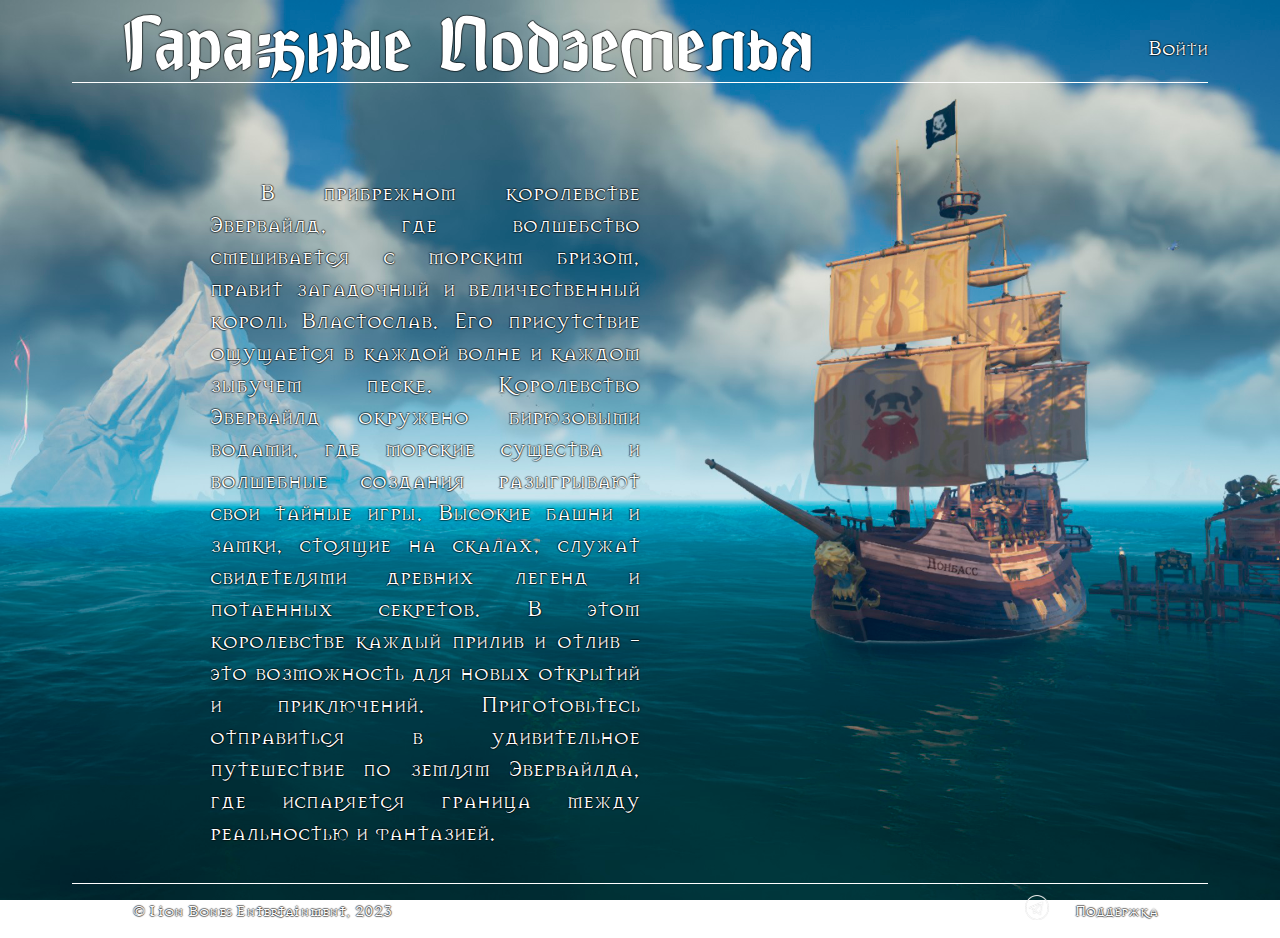
==== www/index.html @ f8a8f28e "first commit" ====
<!DOCTYPE html>
<html lang="ru">
<head>
    <meta http-equiv="content-type" content="text/html; charset=UTF-8" />
    <meta name="keywords" content="test, site, website" />
    <meta name="description" content="Сайт про историю одного королевства" />
    <link href="css/style.css" rel="stylesheet" type="text/css">
    <link href="img/favicon.png" rel="shortcut icon" type="image/x-icon" />
    <title>Гаражные подземелья</title>
</head>
<body>
    <div class="wrapper">
        <header class="header"><a href="index.html" title="На главную" id="logo">Гаражные Подземелья</a><span class="contact"></span><a href='reg.html' class="right text">Войти</a>
        </header>
        <main class="main"><div class="clear"><br/><br/></div>
            <div class="content"><span>В прибрежном королевстве Эвервайлд, где волшебство смешивается с морским бризом, правит загадочный и величественный король Властослав. Его присутствие ощущается в каждой волне и каждом зыбучем песке. Королевство Эвервайлд окружено бирюзовыми водами, где морские существа и волшебные создания разыгрывают свои тайные игры. Высокие башни и замки, стоящие на скалах, служат свидетелями древних легенд и потаенных секретов. В этом королевстве каждый прилив и отлив - это возможность для новых открытий и приключений. Приготовьтесь отправиться в удивительное путешествие по землям Эвервайлда, где испаряется граница между реальностью и фантазией.</span></div>
        </main>
        <footer class="footer">
            <span class="left">© Lion Bones Entertainment, 2023</span><span href="https://t.me/Brlesha" class="right"> Поддержка <img src="img/tg_icon.png" alt="Ссылка на телеграм" title="Ссылка на телеграм" /></span>
        </footer>
    </div>
</body>
</html>
---- www/css/style.css ----
@charset 'UTF-8'

h1, h2, h3, h4, h5, h6 {
    font-weight: normal;
    font-family: 'mason';
}
/* блок импорта шрифтов */
@font-face {
	font-family: 'brahms';
	src: url('../fonts/Brahms_Gotisch/Brahms_Gotisch.ttf') format('truetype');
	font-weight: normal;
	font-style: normal;
	text-indent: 0px;
}

@font-face {
	font-family: 'mason';
	src: url('../fonts/Mason _Chronicles/masonchronicles3.ttf') format('truetype');
	font-weight: normal;
	font-style: normal;
	text-indent: 0px;
}

@font-face {
	font-family: 'algeria';
	src: url('../fonts/Algeria/3227-font.ttf') format('truetype');
	font-weight: normal;
	font-style: normal;
	text-indent: 0px;
}

html {height: 100%}

a {
    color: #fff;
    text-decoration: none;
    transition: all.1s ease;
    -webkit- transition: all.1s ease;
    -ms- transition: all.1s ease;
}

a:hover {
    color: №fc89ac;
    text-decoration: none;
    transition: all.6s ease;
    -webkit- transition: all.6s ease;
    -ms- transition: all.6s ease;
}

a:active {color: #cd4a4c;}
img {
    max-width: 100%;
    height: auto;
}

.right {float: right}
.left {float: left}
.clear {clear: both}

/* Selection block */
::selection {background: #fd7c6e; color: #0f0}
::-moz-selection {background: #fd7c6e; color: #000}

    {
    width: 98%;
    background: none;
    float: left;
}

.header {
    max-width: 1170px;
    border-bottom: 1px solid white;
    margin-top: 30px;
    text-shadow: 1px 0 1px #00000082, 
    0 1px 1px #00000082, 
    -1px 0 1px #00000082, 
    0 -1px 1px #00000082;
}

.footer {
    max-width: 1170px;
    border-top: 1px solid white;
    margin-top: 4px;
    padding: 1%;
    padding-bottom: 2%;
    text-shadow: 1px 0 1px #00000082, 
    0 1px 1px #00000082, 
    -1px 0 1px #00000082, 
    0 -1px 1px #00000082;
}
.footer, .wrapper:after {
    height: 10px;
}

footer img {width: 15%; float: left; margin-right: -66px}

body {
    color: #fff; /*Цвет текста на странице*/
    text-indent: 50px;
    margin-top: 2px;
    height: 100%;
    width: auto;
    padding: 1px;
    font-family: "mason", sans-serif;
    font-size: 1em;
    line-height: 200%;
    background: url(../img/20231123234238_1.png); /* Фоновый цвет и фоновый рисунок*/
    background-size: cover;
    background-position: center;
    background-attachment: fixed;
    background-repeat: no_repeat; /* Изображение не повторяется */
    text-shadow: 1px 0 1px #00000082, 
    0 1px 1px #00000082, 
    -1px 0 1px #00000082, 
    0 -1px 1px #00000082;
}


.wrapper {
    width: 90%;
    max-width: 1170px;
    min-height: 100%;
    margin-left: auto;
    margin-right: auto;
    margin-top -200px;
    margin-bottom: -10px;
    display: flex;
    flex-direction: column;
    font-family: "mason", sans-serif;
}
.wrapper:after {
    content: '';
    display: block;
}

.wrapper-main {
    margin-top: px;
    margin-bottom: px;
    text-align: center;
    align-items: center;
}

#logo {
    font-size: 5em;
    font-family: 'brahms', Courier New;
}

.contact {
    font-size: 3em;
    font-family: 'brahms';
    margin-left: 40px;
}

.text{
    font-size: 22px;
    text-indent: 0px;
    margin: 0px;
}

.underline{
    text-decoration: underline;
    text-decoration-thickness: 1.5px;
}

/* стили для input */

/* 1 – Изменим стили шрифтов */
/* 2 – Удалим margin в Firefox и Safari */
input[type="text"] {
    font-family: 'algeria'; /* 1 */
    font-size: inherit; /* 1 */
    line-height: inherit; /* 1 */
    margin: 0; /* 2 */
    }

/* установим отступ 1rem от нижнего края элемента */
.text-field {
    margin-bottom: 1rem;
    }
  /* стили для label */
    .text-field__label {
    display: block;
    align-items: center;
    margin-top: 1rem;
    margin-left: 0px;
    margin-bottom: 0.25rem;
    }

  /* стили для input */
    .text-field__input {
    display: block;
    width: 100%;
    height: calc(2.25rem + 2px);
    padding: 0.375rem 0.75rem;
    font-size: 1rem;
    font-weight: 400;
    line-height: 1.5;
    color: #212529;
    background-color: #fff;
    background-clip: padding-box;
    border: 1px solid #bdbdbd;
    border-radius: 0.5rem;
    transition: border-color 0.15s ease-in-out, box-shadow 0.15s ease-in-out;
    }
.text-field__input::placeholder {
    color: #212529;
    opacity: 0.4;
    }
.text-field__input:focus {
    color: #212529;
    background-color: #fff;
    border-color: #bdbdbd;
    outline: 0;
    box-shadow: 0 0 0 0.2rem rgba(158, 158, 158, 0.25);
    }

    /*стили для контейнеров*/

.content {
    width: 40%;
    margin-left: 10%;
    padding: 0px;
    font-size: 1.5em;
    text-align: justify;
    /*background-color: rgba(0, 0, 0, 0.1);
    background-size: content;
    border-radius: 50px;*/
}

.reg {
    font-size: 1.5em;
    line-height: 1.5;
    text-indent: 0px;
    text-align: left;
    width: 27%;
    margin: 10px;
    padding-top: 2%;
    padding-left: 5%;
    padding-right: 7%;
    margin-bottom: 3rem;
    margin-top: 1rem;
    /*background-color: rgba(0, 0, 0, 0.1);
    background-size: content;
    border-radius: 50px;*/
}

/* стили для кнопки */
.btn {
    text-indent: 0px;
    margin: 0%;
    margin-top: 1rem;
	line-height: 50px;
	height: 50px;
	text-align: center;
	width: 250px;
	cursor: pointer;
    font-size: 1.3rem;
}

.btn-one {
	transition: all 0.3s;
	position: relative;
}
.btn-one span {
	transition: all 0.3s;
}
.btn-one::before {
	content: '';
	position: absolute;
	bottom: 0;
	left: 0;
	width: 100%;
	height: 100%;
	z-index: 1;
	opacity: 0;
	transition: all 0.3s;
	border-top-width: 1px;
	border-bottom-width: 1px;
	border-top-style: solid;
	border-bottom-style: solid;
	border-top-color: rgba(255,255,255,0.5);
	border-bottom-color: rgba(255,255,255,0.5);
	transform: scale(0.1, 1);
}
.btn-one:hover span {
	letter-spacing: 2px;
}
.btn-one:hover::before {
	opacity: 1;
	transform: scale(1, 1);
}
.btn-one::after {
	content: '';
	position: absolute;
	bottom: 0;
	left: 0;
	width: 100%;
	height: 100%;
	z-index: 1;
	transition: all 0.3s;
	background-color: rgba(255, 255, 255, 0.153);
}
.btn-one:hover::after {
	opacity: 0;
	transform: scale(0.1, 1);
}

.main {
    padding: 30px;
    flex: 1 1 auto;
}
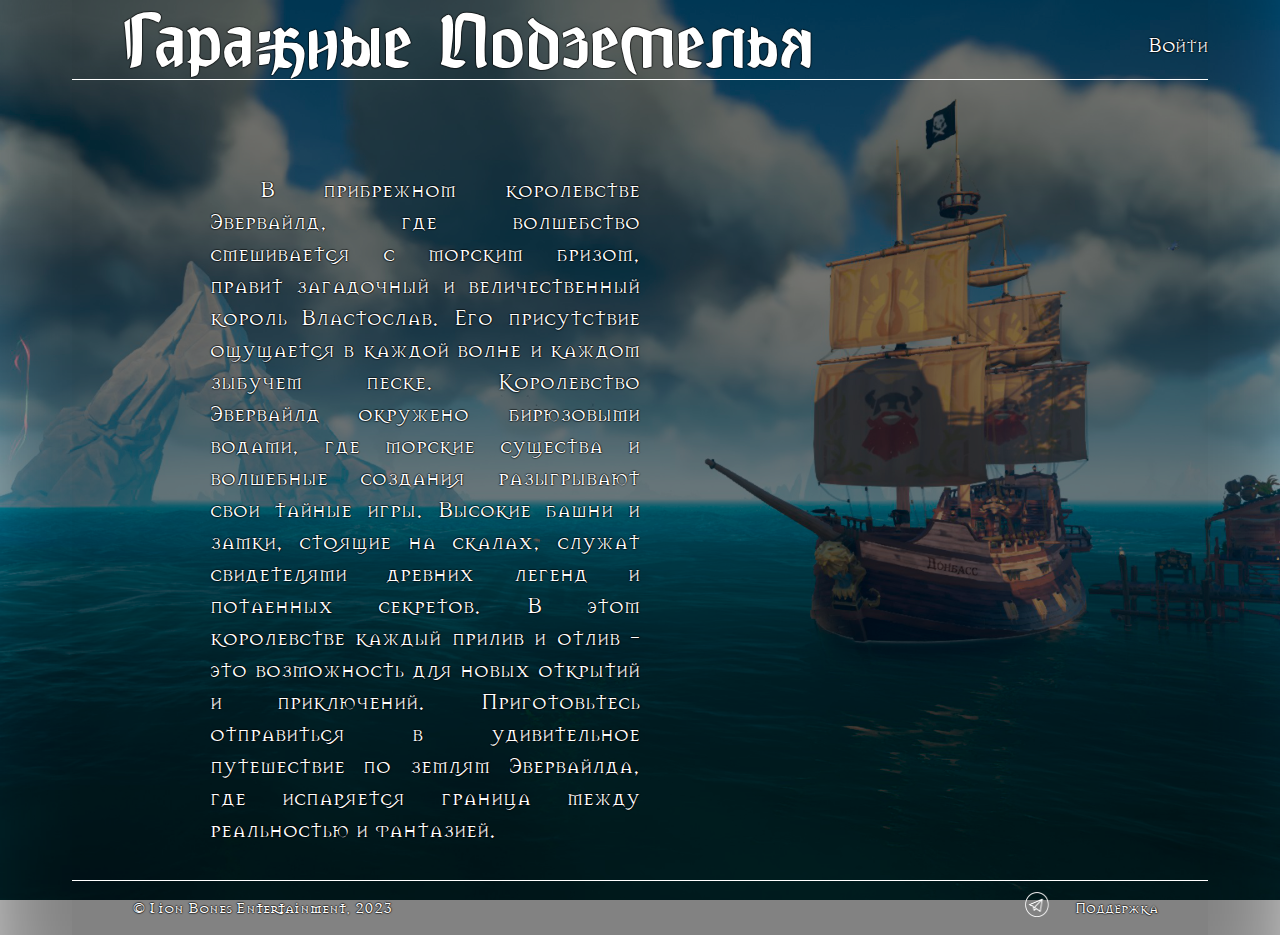
==== commit 053b647b: "black transparent background added for wrappew--" ====
--- a/www/index.html
+++ b/www/index.html
@@ -9,7 +9,7 @@
     <title>Гаражные подземелья</title>
 </head>
 <body>
-    <div class="wrapper">
+    <div class="wrapper wrapper--">
         <header class="header"><a href="index.html" title="На главную" id="logo">Гаражные Подземелья</a><span class="contact"></span><a href='reg.html' class="right text">Войти</a>
         </header>
         <main class="main"><div class="clear"><br/><br/></div>
--- a/www/css/style.css
+++ b/www/css/style.css
@@ -61,11 +61,11 @@
 ::selection {background: #fd7c6e; color: #0f0}
 ::-moz-selection {background: #fd7c6e; color: #000}
 
-    {
+/*{
     width: 98%;
     background: none;
     float: left;
-}
+}*/
 
 .header {
     max-width: 1170px;
@@ -95,6 +95,7 @@
 footer img {width: 15%; float: left; margin-right: -66px}
 
 body {
+    overflow: hidden;
     color: #fff; /*Цвет текста на странице*/
     text-indent: 50px;
     margin-top: 2px;
@@ -122,7 +123,7 @@
     min-height: 100%;
     margin-left: auto;
     margin-right: auto;
-    margin-top -200px;
+    margin-top: -3px;
     margin-bottom: -10px;
     display: flex;
     flex-direction: column;
@@ -132,6 +133,11 @@
     content: '';
     display: block;
 }
+.wrapper-- {
+    background-color: #0000007d;
+    box-shadow: 0px 0px 100px 100px #0000007d;
+}
+
 
 .wrapper-main {
     margin-top: px;
